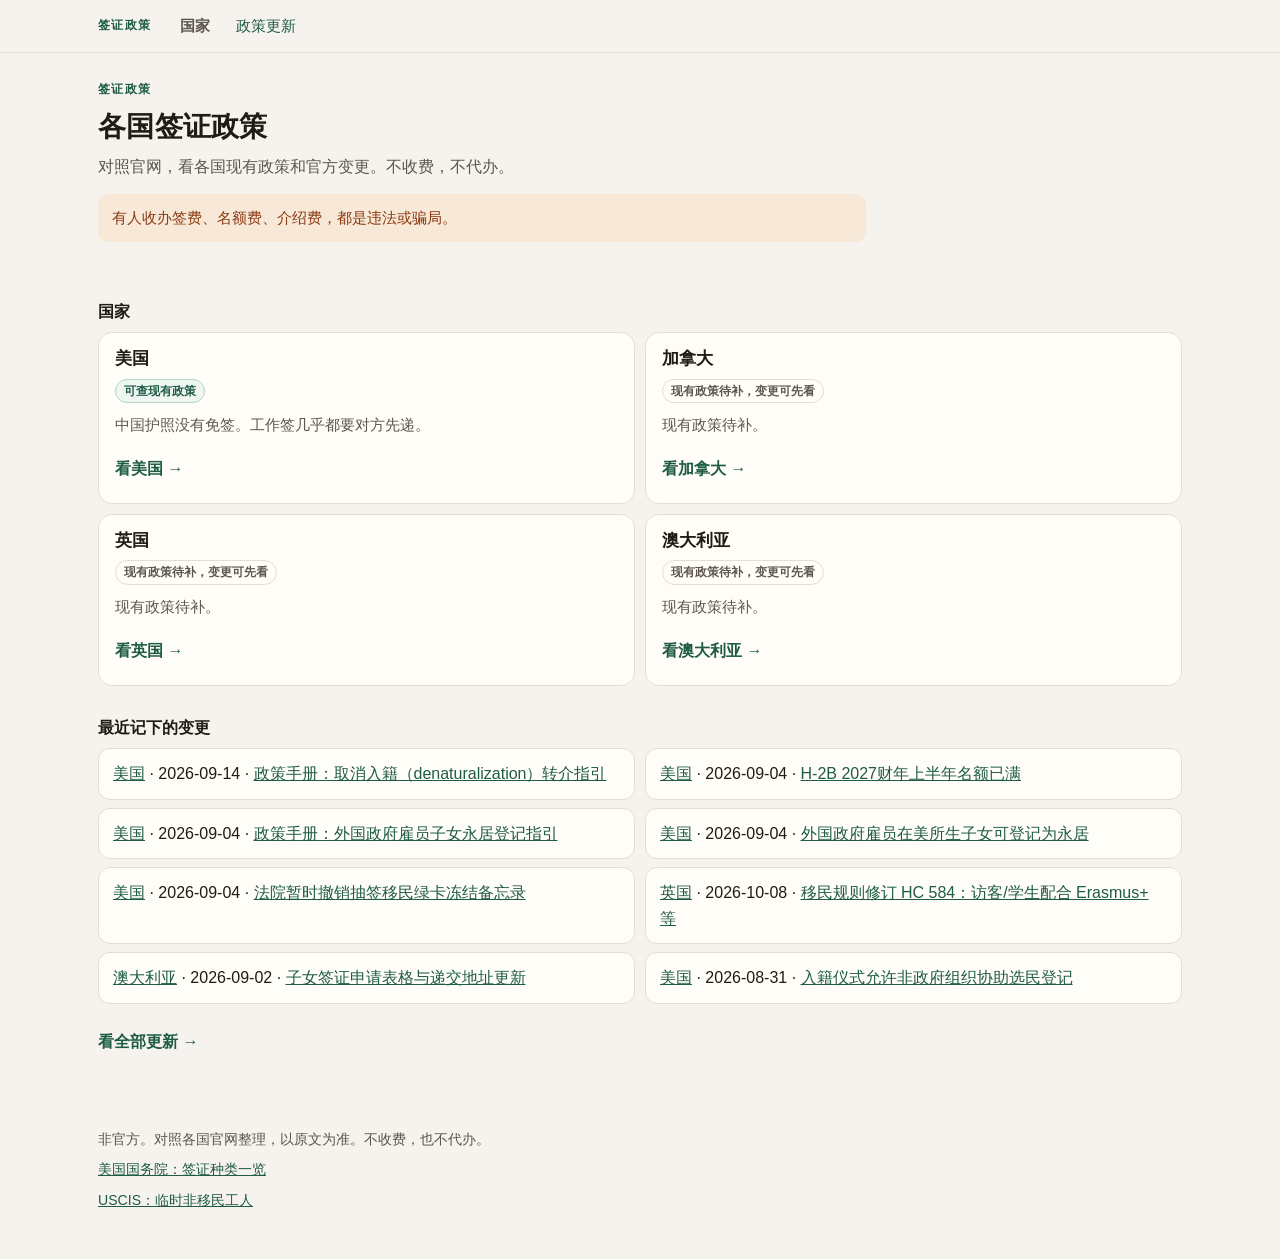
==== index.html @ dc24242f "政策更新：记入 USCIS PA-2026-13 取消入籍转介手册指引" ====
<!DOCTYPE html>
<html lang="zh-CN">
<head>
  <meta charset="utf-8">
  <meta name="viewport" content="width=device-width, initial-scale=1">
  <title>签证政策｜各国移民政策与官方变更（中文）</title>
  <meta name="description" content="对照官网，看各国现有政策和官方变更。不收费，不代办。">
  <meta name="keywords" content="签证政策,美国签证,加拿大签证,英国签证,澳大利亚签证,官方变更">
  <meta name="robots" content="index,follow">
  <link rel="canonical" href="https://h2-chaxun.pages.dev/">
  <meta name="theme-color" content="#f6f3ee">
  <meta property="og:type" content="website">
  <meta property="og:locale" content="zh_CN">
  <meta property="og:site_name" content="签证政策">
  <meta property="og:title" content="签证政策｜各国移民政策与官方变更（中文）">
  <meta property="og:description" content="对照官网，看各国现有政策和官方变更。不收费，不代办。">
  <meta property="og:url" content="https://h2-chaxun.pages.dev/">
  <meta name="twitter:card" content="summary">
  <meta name="twitter:title" content="签证政策｜各国移民政策与官方变更（中文）">
  <meta name="twitter:description" content="对照官网，看各国现有政策和官方变更。不收费，不代办。">
  <script type="application/ld+json">
  {"@context":"https://schema.org","@type":"WebSite","name":"签证政策","url":"https://h2-chaxun.pages.dev/","inLanguage":"zh-CN","description":"对照官网，看各国现有政策和官方变更。不收费，不代办。"}
  </script>
  <script type="application/ld+json">
  {"@context":"https://schema.org","@type":"ItemList","name":"国家目录","itemListElement":[{"@type":"ListItem","position":1,"name":"美国","url":"https://h2-chaxun.pages.dev/meiguo"},{"@type":"ListItem","position":2,"name":"加拿大","url":"https://h2-chaxun.pages.dev/jianada"},{"@type":"ListItem","position":3,"name":"英国","url":"https://h2-chaxun.pages.dev/yingguo"},{"@type":"ListItem","position":4,"name":"澳大利亚","url":"https://h2-chaxun.pages.dev/aodaliya"}]}
  </script>
  <style>
    :root {
      --bg: #f6f3ee;
      --card: #fffdf8;
      --ink: #1f1b16;
      --muted: #5c564c;
      --line: #e4ddd2;
      --a: #1f5c45;
      --a2: #163d2e;
      --warn: #8a3b12;
      --warnbg: #f8e8d8;
      --chip: #fffdf8;
    }
    * { box-sizing: border-box; }
    html { -webkit-text-size-adjust: 100%; scroll-padding-top: 12px; }
    body {
      margin: 0;
      font: 16px/1.6 "Source Han Sans SC", "Noto Sans SC", "PingFang SC", "Hiragino Sans GB", "Microsoft YaHei", sans-serif;
      color: var(--ink);
      background: var(--bg);
    }
    a { color: var(--a); }
    .wrap { max-width: 42rem; margin: 0 auto; padding: 0 18px; }
    .topnav { border-bottom: 1px solid var(--line); background: var(--bg); }
    .topnav-inner {
      max-width: 42rem; margin: 0 auto; padding: 4px 18px;
      display: flex; flex-wrap: wrap; align-items: center; gap: 4px 18px;
    }
    .nav-brand {
      color: var(--a); font-weight: 600; letter-spacing: .12em; font-size: .78rem;
      text-decoration: none; min-height: 44px; display: inline-flex; align-items: center;
    }
    .nav-links { display: flex; flex-wrap: wrap; align-items: center; gap: 4px 6px; }
    .nav-links a, .nav-links .here, .nav-drop > summary {
      min-height: 44px; display: inline-flex; align-items: center; padding: 0 10px;
      border-radius: 8px; text-decoration: none; color: var(--a); font-size: .95rem;
    }
    .nav-links .here { color: var(--muted); font-weight: 600; }
    .nav-drop { position: relative; }
    .nav-drop > summary { list-style: none; cursor: pointer; font: inherit; }
    .nav-drop > summary::-webkit-details-marker { display: none; }
    .nav-drop[open] > summary { background: #eef6f2; }
    .nav-drop-list {
      position: absolute; left: 0; top: 100%; z-index: 5;
      min-width: 10rem; padding: 6px; margin: 0;
      background: var(--card); border: 1px solid var(--line); border-radius: 12px;
      box-shadow: 0 8px 24px rgba(31, 27, 22, .08);
    }
    .nav-drop-list a {
      display: flex; min-height: 44px; align-items: center; padding: 0 12px;
      border-radius: 8px; text-decoration: none; color: var(--a);
    }
    header { padding: 22px 0 8px; }
    .brand {
      display: inline-block; font-size: .78rem; letter-spacing: .12em;
      color: var(--a); font-weight: 600; margin: 0 0 10px;
    }
    h1 { font-size: 1.72rem; line-height: 1.25; margin: 0 0 10px; letter-spacing: .01em; }
    .sub { color: var(--muted); margin: 0 0 14px; }
    .banner {
      margin: 0 0 8px; padding: 12px 14px; background: var(--warnbg);
      color: var(--warn); border-radius: 10px; font-size: .95rem;
    }
    main { padding: 12px 0 48px; }
    .block { margin: 28px 0 0; }
    .block h2 { font-size: 1.02rem; margin: 0 0 8px; }
    .grid { display: grid; gap: 10px; }
    @media (min-width: 560px) { .grid { grid-template-columns: 1fr 1fr; } }
    .ccard {
      background: var(--card); border: 1px solid var(--line);
      border-radius: 14px; padding: 14px 16px 12px;
    }
    .ccard h2 { margin: 0 0 6px; font-size: 1.08rem; line-height: 1.35; }
    .one { margin: 0 0 10px; color: var(--muted); font-size: .95rem; }
    .tag {
      display: inline-block; font-size: .72rem; font-weight: 600;
      padding: 3px 8px; border-radius: 999px; border: 1px solid var(--line);
      color: var(--muted); line-height: 1.4; margin: 0 0 10px;
    }
    .tag.ok { color: var(--a); border-color: #b7d2c6; background: #eef6f2; }
    .go {
      display: inline-flex; align-items: center; min-height: 44px;
      font-weight: 600; text-decoration: none;
    }
    .changelist { list-style: none; padding: 0; margin: 0 0 8px; }
    .changelist li {
      background: var(--card); border: 1px solid var(--line); border-radius: 12px;
      padding: 12px 14px; margin: 0 0 8px;
    }
    footer { padding: 0 0 40px; color: var(--muted); font-size: .88rem; }
    footer p { margin: 0 0 8px; }
    footer a { word-break: break-all; }
    @media (min-width: 900px) {
      .wrap, .topnav-inner { max-width: 70rem; }
    }
  </style>
  <link rel="stylesheet" href="/layout.css">
</head>
<body>
  <nav class="topnav" aria-label="站点导航">
    <div class="topnav-inner">
      <a class="nav-brand" href="/">签证政策</a>
      <div class="nav-links">
        <span class="here">国家</span>
        <a href="/gengxin">政策更新</a>
      </div>
    </div>
  </nav>
  <div class="wrap">
    <header>
      <p class="brand">签证政策</p>
      <h1>各国签证政策</h1>
      <p class="sub">对照官网，看各国现有政策和官方变更。不收费，不代办。</p>
      <div class="banner">有人收办签费、名额费、介绍费，都是违法或骗局。</div>
    </header>

    <main>
      <section class="block" id="guojia">
        <h2>国家</h2>
        <div class="grid">
          <article class="ccard">
            <h2>美国</h2>
            <p class="tag ok">可查现有政策</p>
            <p class="one">中国护照没有免签。工作签几乎都要对方先递。</p>
            <a class="go" href="/meiguo">看美国 →</a>
          </article>
          <article class="ccard">
            <h2>加拿大</h2>
            <p class="tag">现有政策待补，变更可先看</p>
            <p class="one">现有政策待补。</p>
            <a class="go" href="/jianada">看加拿大 →</a>
          </article>
          <article class="ccard">
            <h2>英国</h2>
            <p class="tag">现有政策待补，变更可先看</p>
            <p class="one">现有政策待补。</p>
            <a class="go" href="/yingguo">看英国 →</a>
          </article>
          <article class="ccard">
            <h2>澳大利亚</h2>
            <p class="tag">现有政策待补，变更可先看</p>
            <p class="one">现有政策待补。</p>
            <a class="go" href="/aodaliya">看澳大利亚 →</a>
          </article>
        </div>
      </section>

      <section class="block" id="zuijin">
        <h2>最近记下的变更</h2>
        <ul class="changelist">
      <!--gengxin:recent-->
        <li><a href="/meiguo">美国</a> · 2026-09-14 · <a href="/gengxin#c-11fce99ab0">政策手册：取消入籍（denaturalization）转介指引</a></li>
        <li><a href="/meiguo">美国</a> · 2026-09-04 · <a href="/gengxin#c-3fda5230bc">H-2B 2027财年上半年名额已满</a></li>
        <li><a href="/meiguo">美国</a> · 2026-09-04 · <a href="/gengxin#c-c70879820a">政策手册：外国政府雇员子女永居登记指引</a></li>
        <li><a href="/meiguo">美国</a> · 2026-09-04 · <a href="/gengxin#c-8efee87ee0">外国政府雇员在美所生子女可登记为永居</a></li>
        <li><a href="/meiguo">美国</a> · 2026-09-04 · <a href="/gengxin#c-b678de4ec0">法院暂时撤销抽签移民绿卡冻结备忘录</a></li>
        <li><a href="/yingguo">英国</a> · 2026-10-08 · <a href="/gengxin#c-ab45eed627">移民规则修订 HC 584：访客/学生配合 Erasmus+ 等</a></li>
        <li><a href="/aodaliya">澳大利亚</a> · 2026-09-02 · <a href="/gengxin#c-0e88cf59b8">子女签证申请表格与递交地址更新</a></li>
        <li><a href="/meiguo">美国</a> · 2026-08-31 · <a href="/gengxin#c-49aff849ca">入籍仪式允许非政府组织协助选民登记</a></li>
      <!--/gengxin:recent-->
        </ul>
        <p><a class="go" href="/gengxin">看全部更新 →</a></p>
      </section>
    </main>

    <footer>
      <p>非官方。对照各国官网整理，以原文为准。不收费，也不代办。</p>
      <p><a href="https://travel.state.gov/content/travel/en/us-visas/visa-information-resources/all-visa-categories.html">美国国务院：签证种类一览</a></p>
      <p><a href="https://www.uscis.gov/working-in-the-united-states/temporary-nonimmigrant-workers">USCIS：临时非移民工人</a></p>
    </footer>
  </div>
</body>
</html>
---- layout.css ----
/* Desktop width only. Phone keeps the existing 42rem single column. */
@media (min-width: 900px) {
  .wrap,
  .topnav-inner {
    max-width: 70rem;
  }

  /* Do not stretch a lone paragraph across ~1100px. */
  header .sub,
  header .banner,
  header .checked,
  .faq {
    max-width: 48rem;
  }

  /* Homepage recent-change cards: two wide, less empty than one skinny list. */
  .changelist {
    display: grid;
    grid-template-columns: 1fr 1fr;
    gap: 8px 10px;
  }
  .changelist li {
    margin: 0;
  }

  /* Country pages: policy + changes side by side. */
  .country-split {
    display: grid;
    grid-template-columns: minmax(0, 1fr) 20rem;
    gap: 0 32px;
    align-items: start;
  }
  .country-split .changelist {
    display: block;
  }
  .country-split .changelist li {
    margin: 0 0 8px;
  }

  /* /gengxin: change cards in two columns; country chips stay a wrap row. */
  .day {
    display: grid;
    grid-template-columns: 1fr 1fr;
    gap: 10px;
  }
  .day > h2 {
    grid-column: 1 / -1;
  }

  /* /qianzheng: TOC uses the wider wrap; long visa prose stays a readable measure. */
  .visa,
  main > .note {
    max-width: 46rem;
  }

  /* /h2: map beside a wider results list. */
  .h2-desk {
    display: grid;
    grid-template-columns: minmax(20rem, 28rem) minmax(0, 1fr);
    gap: 16px 24px;
    align-items: start;
  }
  .h2-desk .mapbox {
    margin-top: 0;
    position: sticky;
    top: 12px;
  }
  .h2-desk .map-wrap {
    height: 320px;
  }
  .h2-desk .results {
    margin-top: 0;
  }
}
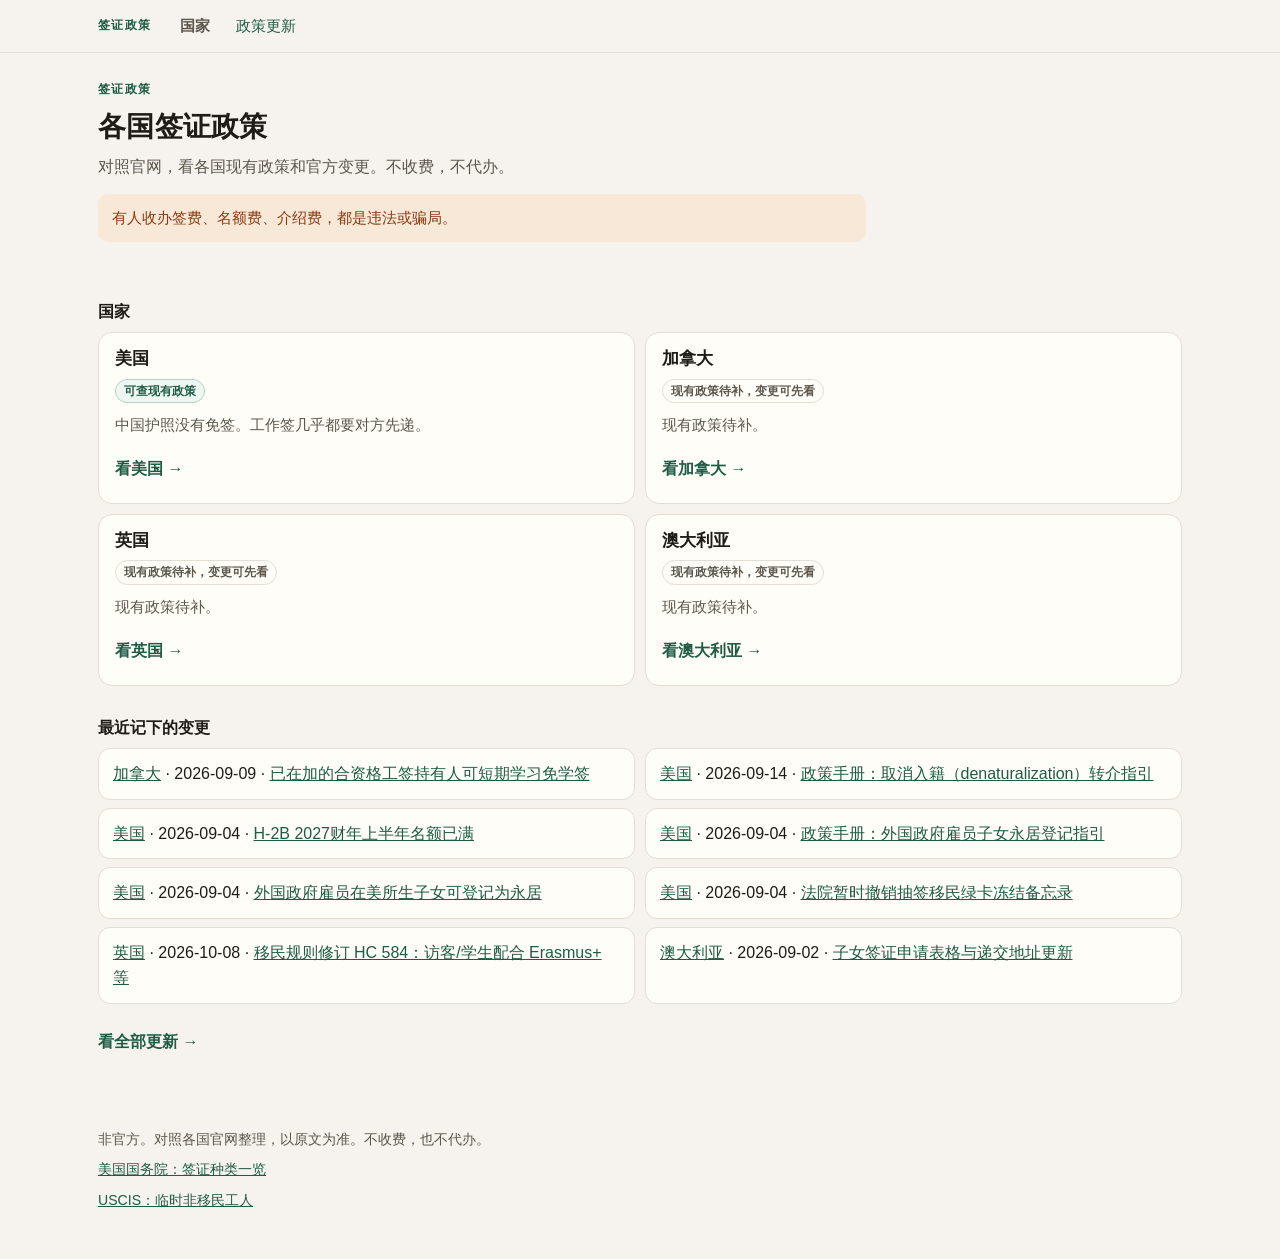
==== commit 27c1f539: "记录加拿大工签持有人短期免学签措施（IRCC 2026-09-09）" ====
--- a/index.html
+++ b/index.html
@@ -175,6 +175,7 @@
         <h2>最近记下的变更</h2>
         <ul class="changelist">
       <!--gengxin:recent-->
+        <li><a href="/jianada">加拿大</a> · 2026-09-09 · <a href="/gengxin#c-420a92ce50">已在加的合资格工签持有人可短期学习免学签</a></li>
         <li><a href="/meiguo">美国</a> · 2026-09-14 · <a href="/gengxin#c-11fce99ab0">政策手册：取消入籍（denaturalization）转介指引</a></li>
         <li><a href="/meiguo">美国</a> · 2026-09-04 · <a href="/gengxin#c-3fda5230bc">H-2B 2027财年上半年名额已满</a></li>
         <li><a href="/meiguo">美国</a> · 2026-09-04 · <a href="/gengxin#c-c70879820a">政策手册：外国政府雇员子女永居登记指引</a></li>
@@ -182,7 +183,6 @@
         <li><a href="/meiguo">美国</a> · 2026-09-04 · <a href="/gengxin#c-b678de4ec0">法院暂时撤销抽签移民绿卡冻结备忘录</a></li>
         <li><a href="/yingguo">英国</a> · 2026-10-08 · <a href="/gengxin#c-ab45eed627">移民规则修订 HC 584：访客/学生配合 Erasmus+ 等</a></li>
         <li><a href="/aodaliya">澳大利亚</a> · 2026-09-02 · <a href="/gengxin#c-0e88cf59b8">子女签证申请表格与递交地址更新</a></li>
-        <li><a href="/meiguo">美国</a> · 2026-08-31 · <a href="/gengxin#c-49aff849ca">入籍仪式允许非政府组织协助选民登记</a></li>
       <!--/gengxin:recent-->
         </ul>
         <p><a class="go" href="/gengxin">看全部更新 →</a></p>
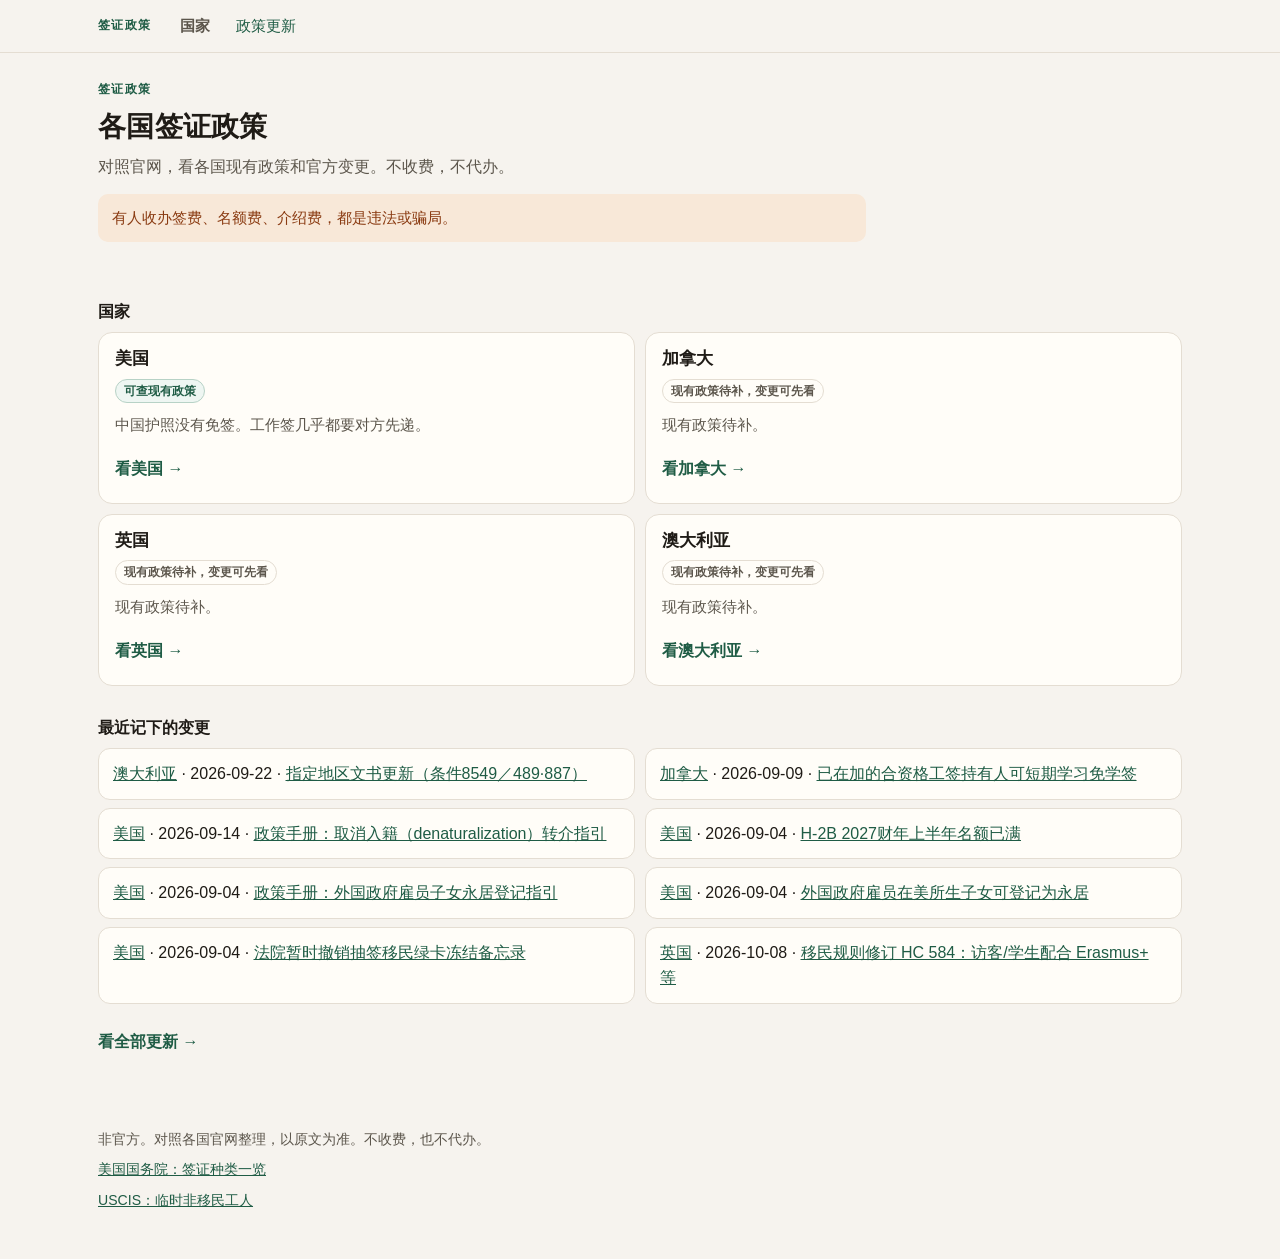
==== commit 9501e463: "记录澳大利亚指定地区文书 LIN 26/004（F2026L01255）" ====
--- a/index.html
+++ b/index.html
@@ -175,6 +175,7 @@
         <h2>最近记下的变更</h2>
         <ul class="changelist">
       <!--gengxin:recent-->
+        <li><a href="/aodaliya">澳大利亚</a> · 2026-09-22 · <a href="/gengxin#c-e1583fb2c2">指定地区文书更新（条件8549／489·887）</a></li>
         <li><a href="/jianada">加拿大</a> · 2026-09-09 · <a href="/gengxin#c-420a92ce50">已在加的合资格工签持有人可短期学习免学签</a></li>
         <li><a href="/meiguo">美国</a> · 2026-09-14 · <a href="/gengxin#c-11fce99ab0">政策手册：取消入籍（denaturalization）转介指引</a></li>
         <li><a href="/meiguo">美国</a> · 2026-09-04 · <a href="/gengxin#c-3fda5230bc">H-2B 2027财年上半年名额已满</a></li>
@@ -182,7 +183,6 @@
         <li><a href="/meiguo">美国</a> · 2026-09-04 · <a href="/gengxin#c-8efee87ee0">外国政府雇员在美所生子女可登记为永居</a></li>
         <li><a href="/meiguo">美国</a> · 2026-09-04 · <a href="/gengxin#c-b678de4ec0">法院暂时撤销抽签移民绿卡冻结备忘录</a></li>
         <li><a href="/yingguo">英国</a> · 2026-10-08 · <a href="/gengxin#c-ab45eed627">移民规则修订 HC 584：访客/学生配合 Erasmus+ 等</a></li>
-        <li><a href="/aodaliya">澳大利亚</a> · 2026-09-02 · <a href="/gengxin#c-0e88cf59b8">子女签证申请表格与递交地址更新</a></li>
       <!--/gengxin:recent-->
         </ul>
         <p><a class="go" href="/gengxin">看全部更新 →</a></p>
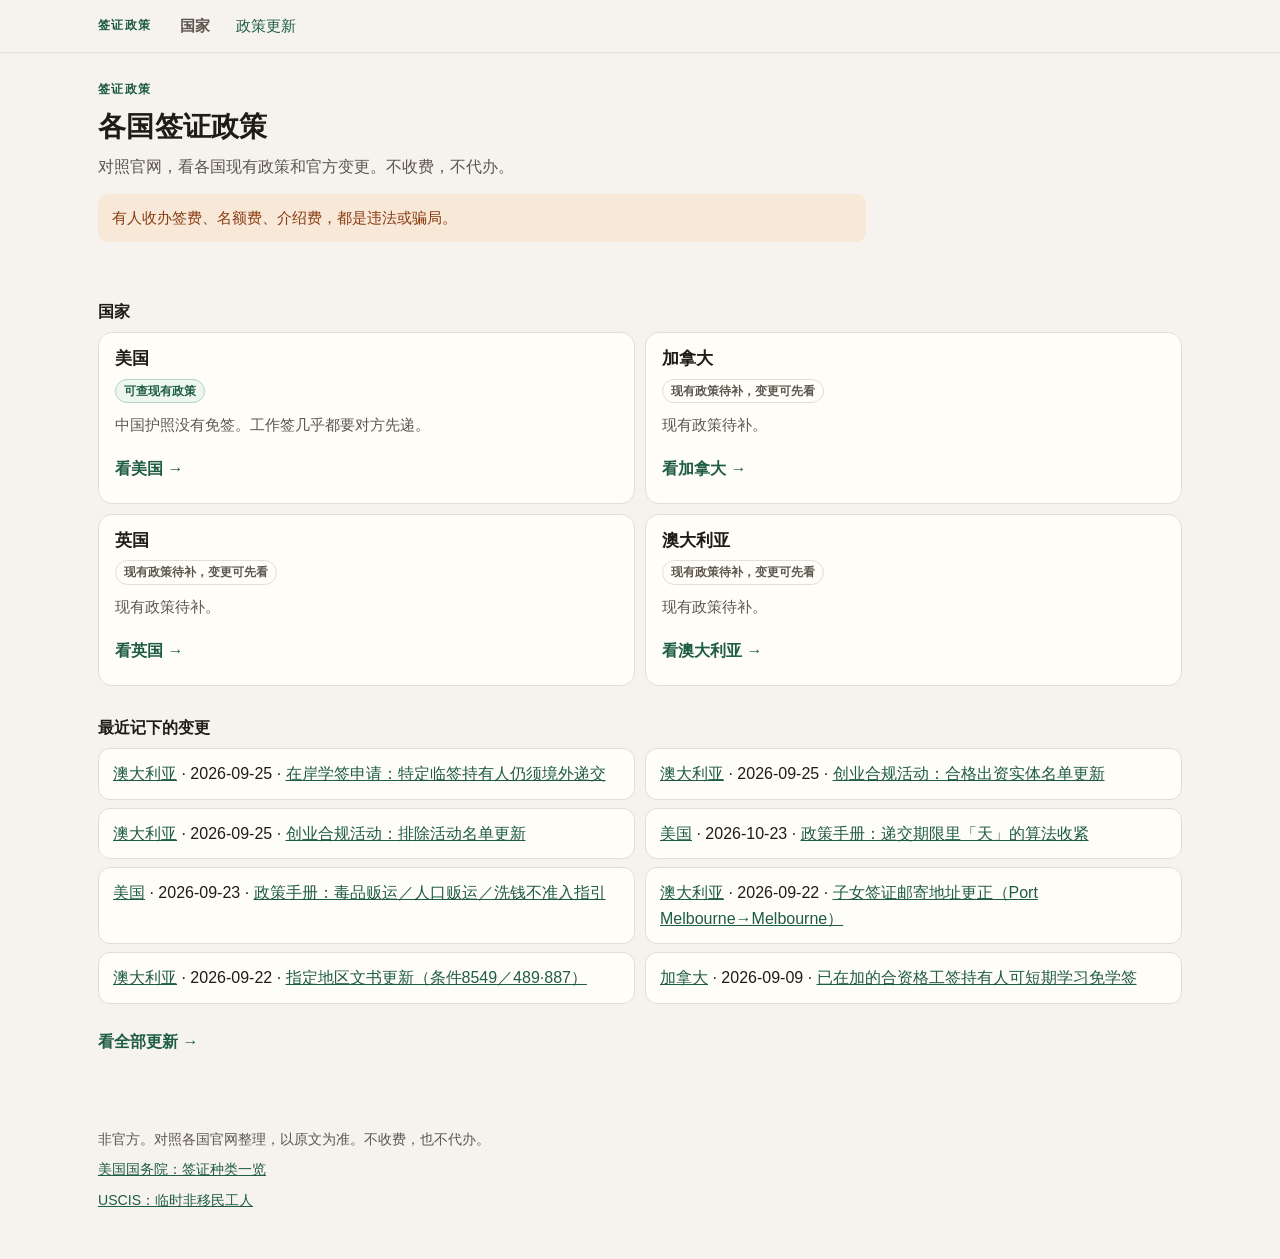
==== commit 04656853: "政策更新：记入澳在岸学签限制与创业合规活动两份文书（2026-09-28） 登记 F2026L01282（LIN 26/068，在岸学签排除临签名单）及 F2026L01258/F2026L01259" ====
--- a/index.html
+++ b/index.html
@@ -175,14 +175,14 @@
         <h2>最近记下的变更</h2>
         <ul class="changelist">
       <!--gengxin:recent-->
+        <li><a href="/aodaliya">澳大利亚</a> · 2026-09-25 · <a href="/gengxin#c-0da66d1155">在岸学签申请：特定临签持有人仍须境外递交</a></li>
+        <li><a href="/aodaliya">澳大利亚</a> · 2026-09-25 · <a href="/gengxin#c-94c4e27a5c">创业合规活动：合格出资实体名单更新</a></li>
+        <li><a href="/aodaliya">澳大利亚</a> · 2026-09-25 · <a href="/gengxin#c-02a732a7b5">创业合规活动：排除活动名单更新</a></li>
+        <li><a href="/meiguo">美国</a> · 2026-10-23 · <a href="/gengxin#c-f43e0e1eac">政策手册：递交期限里「天」的算法收紧</a></li>
+        <li><a href="/meiguo">美国</a> · 2026-09-23 · <a href="/gengxin#c-b2f7ede527">政策手册：毒品贩运／人口贩运／洗钱不准入指引</a></li>
+        <li><a href="/aodaliya">澳大利亚</a> · 2026-09-22 · <a href="/gengxin#c-da65cdf104">子女签证邮寄地址更正（Port Melbourne→Melbourne）</a></li>
         <li><a href="/aodaliya">澳大利亚</a> · 2026-09-22 · <a href="/gengxin#c-e1583fb2c2">指定地区文书更新（条件8549／489·887）</a></li>
         <li><a href="/jianada">加拿大</a> · 2026-09-09 · <a href="/gengxin#c-420a92ce50">已在加的合资格工签持有人可短期学习免学签</a></li>
-        <li><a href="/meiguo">美国</a> · 2026-09-14 · <a href="/gengxin#c-11fce99ab0">政策手册：取消入籍（denaturalization）转介指引</a></li>
-        <li><a href="/meiguo">美国</a> · 2026-09-04 · <a href="/gengxin#c-3fda5230bc">H-2B 2027财年上半年名额已满</a></li>
-        <li><a href="/meiguo">美国</a> · 2026-09-04 · <a href="/gengxin#c-c70879820a">政策手册：外国政府雇员子女永居登记指引</a></li>
-        <li><a href="/meiguo">美国</a> · 2026-09-04 · <a href="/gengxin#c-8efee87ee0">外国政府雇员在美所生子女可登记为永居</a></li>
-        <li><a href="/meiguo">美国</a> · 2026-09-04 · <a href="/gengxin#c-b678de4ec0">法院暂时撤销抽签移民绿卡冻结备忘录</a></li>
-        <li><a href="/yingguo">英国</a> · 2026-10-08 · <a href="/gengxin#c-ab45eed627">移民规则修订 HC 584：访客/学生配合 Erasmus+ 等</a></li>
       <!--/gengxin:recent-->
         </ul>
         <p><a class="go" href="/gengxin">看全部更新 →</a></p>
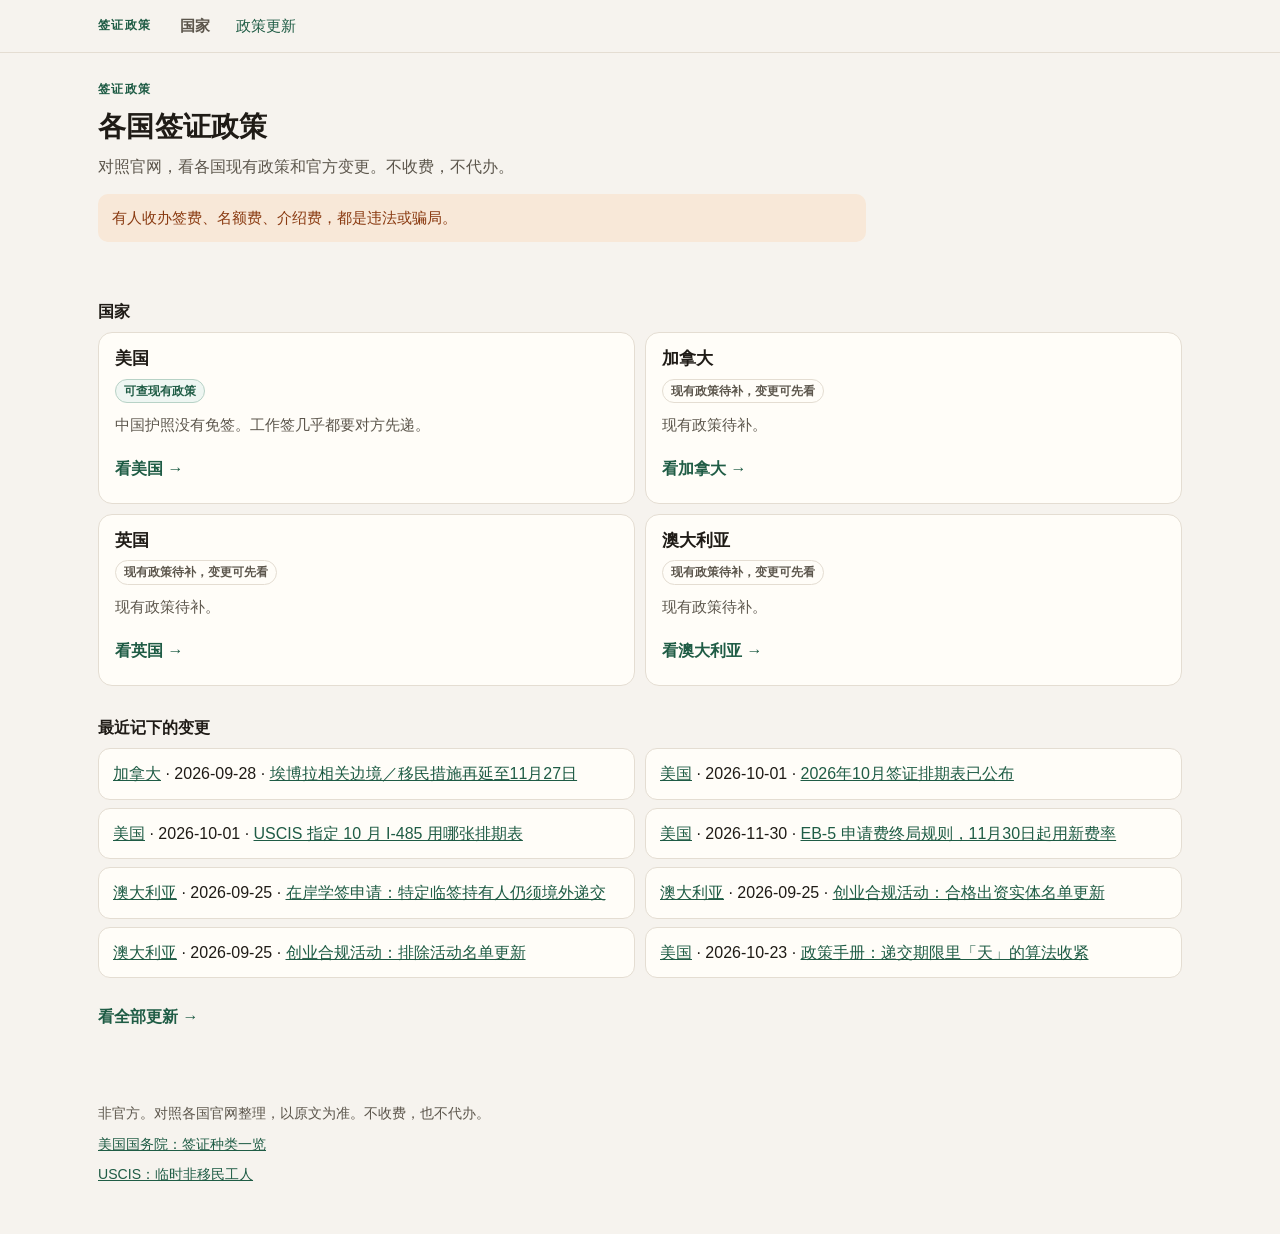
==== commit 0358064d: "政策更新：记入加埃博拉措施延期、美10月排期／I-485用表与EB-5新费率（2026-09-30） 扫描核对 CA/US/UK/AU 官方源：IRCC 埃博拉边境措施延至 2026-11-27；国务" ====
--- a/index.html
+++ b/index.html
@@ -175,14 +175,14 @@
         <h2>最近记下的变更</h2>
         <ul class="changelist">
       <!--gengxin:recent-->
+        <li><a href="/jianada">加拿大</a> · 2026-09-28 · <a href="/gengxin#c-40b57f3ca9">埃博拉相关边境／移民措施再延至11月27日</a></li>
+        <li><a href="/meiguo">美国</a> · 2026-10-01 · <a href="/gengxin#c-69c25d1a3a">2026年10月签证排期表已公布</a></li>
+        <li><a href="/meiguo">美国</a> · 2026-10-01 · <a href="/gengxin#c-3e1f77bb6f">USCIS 指定 10 月 I-485 用哪张排期表</a></li>
+        <li><a href="/meiguo">美国</a> · 2026-11-30 · <a href="/gengxin#c-e327f2652a">EB-5 申请费终局规则，11月30日起用新费率</a></li>
         <li><a href="/aodaliya">澳大利亚</a> · 2026-09-25 · <a href="/gengxin#c-0da66d1155">在岸学签申请：特定临签持有人仍须境外递交</a></li>
         <li><a href="/aodaliya">澳大利亚</a> · 2026-09-25 · <a href="/gengxin#c-94c4e27a5c">创业合规活动：合格出资实体名单更新</a></li>
         <li><a href="/aodaliya">澳大利亚</a> · 2026-09-25 · <a href="/gengxin#c-02a732a7b5">创业合规活动：排除活动名单更新</a></li>
         <li><a href="/meiguo">美国</a> · 2026-10-23 · <a href="/gengxin#c-f43e0e1eac">政策手册：递交期限里「天」的算法收紧</a></li>
-        <li><a href="/meiguo">美国</a> · 2026-09-23 · <a href="/gengxin#c-b2f7ede527">政策手册：毒品贩运／人口贩运／洗钱不准入指引</a></li>
-        <li><a href="/aodaliya">澳大利亚</a> · 2026-09-22 · <a href="/gengxin#c-da65cdf104">子女签证邮寄地址更正（Port Melbourne→Melbourne）</a></li>
-        <li><a href="/aodaliya">澳大利亚</a> · 2026-09-22 · <a href="/gengxin#c-e1583fb2c2">指定地区文书更新（条件8549／489·887）</a></li>
-        <li><a href="/jianada">加拿大</a> · 2026-09-09 · <a href="/gengxin#c-420a92ce50">已在加的合资格工签持有人可短期学习免学签</a></li>
       <!--/gengxin:recent-->
         </ul>
         <p><a class="go" href="/gengxin">看全部更新 →</a></p>
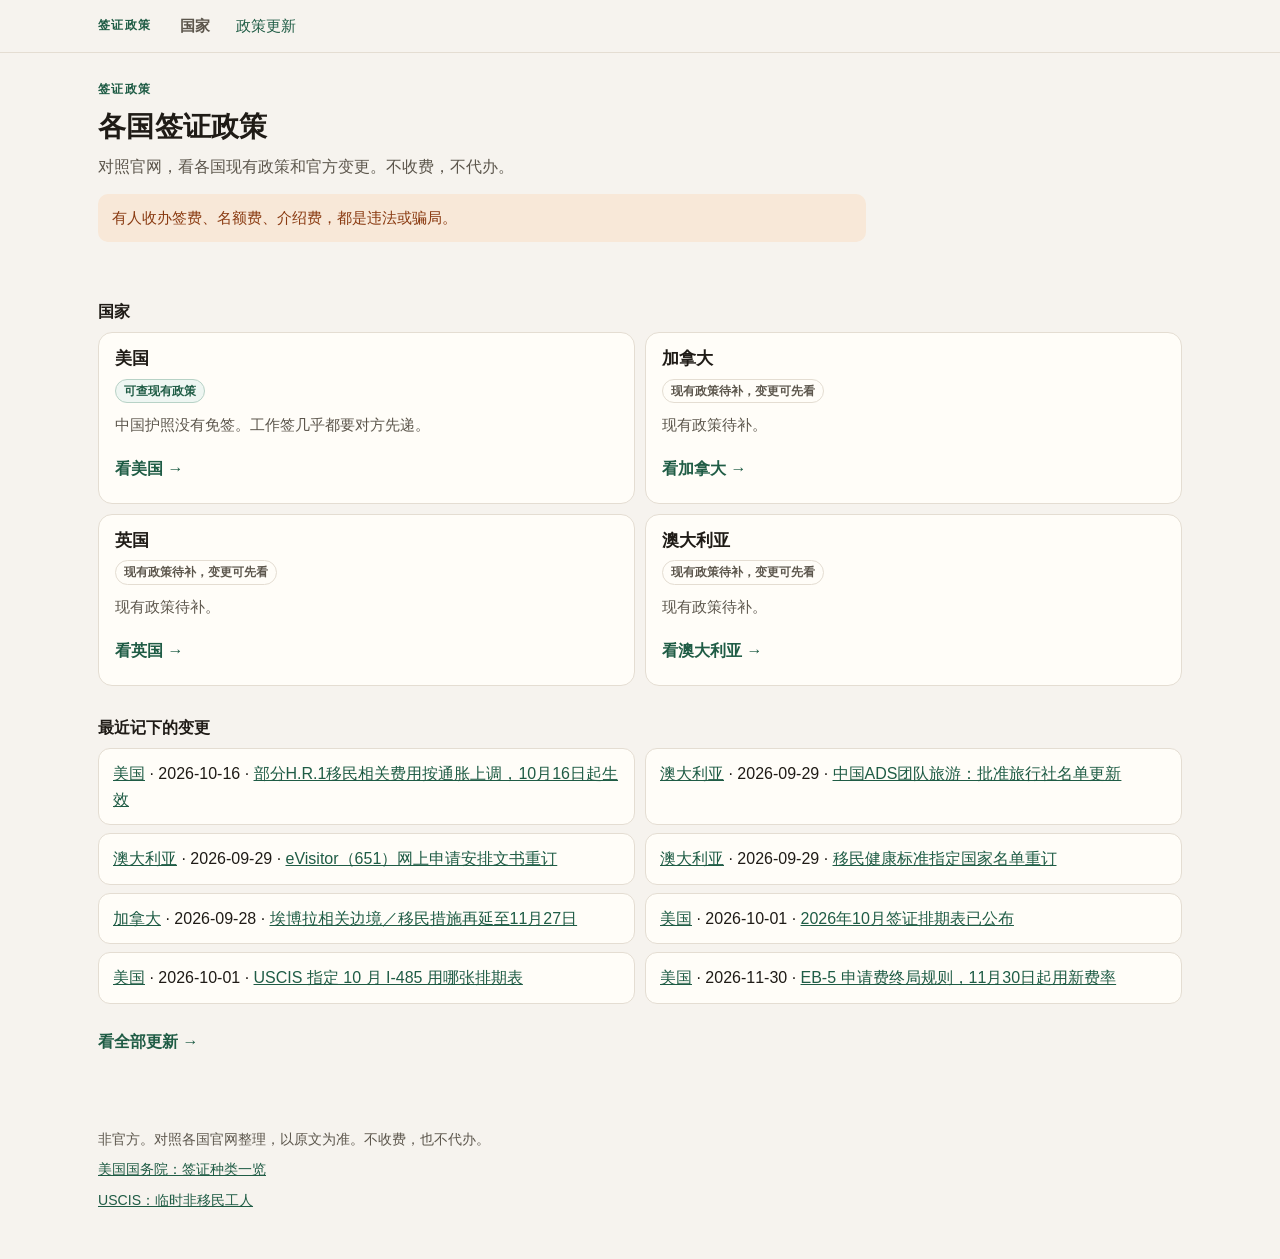
==== commit 9193de33: "政策更新：记入美FY2027部分移民费通胀调整与澳ADS旅行社名单等三份文书（2026-10-01） 扫描核对 CA/US/UK/AU 官方源：USCIS 2026-09-30 警示部分 H.R.1 " ====
--- a/index.html
+++ b/index.html
@@ -175,14 +175,14 @@
         <h2>最近记下的变更</h2>
         <ul class="changelist">
       <!--gengxin:recent-->
+        <li><a href="/meiguo">美国</a> · 2026-10-16 · <a href="/gengxin#c-14f7de39ef">部分H.R.1移民相关费用按通胀上调，10月16日起生效</a></li>
+        <li><a href="/aodaliya">澳大利亚</a> · 2026-09-29 · <a href="/gengxin#c-76c2cfb300">中国ADS团队旅游：批准旅行社名单更新</a></li>
+        <li><a href="/aodaliya">澳大利亚</a> · 2026-09-29 · <a href="/gengxin#c-1143094832">eVisitor（651）网上申请安排文书重订</a></li>
+        <li><a href="/aodaliya">澳大利亚</a> · 2026-09-29 · <a href="/gengxin#c-9907e184f6">移民健康标准指定国家名单重订</a></li>
         <li><a href="/jianada">加拿大</a> · 2026-09-28 · <a href="/gengxin#c-40b57f3ca9">埃博拉相关边境／移民措施再延至11月27日</a></li>
         <li><a href="/meiguo">美国</a> · 2026-10-01 · <a href="/gengxin#c-69c25d1a3a">2026年10月签证排期表已公布</a></li>
         <li><a href="/meiguo">美国</a> · 2026-10-01 · <a href="/gengxin#c-3e1f77bb6f">USCIS 指定 10 月 I-485 用哪张排期表</a></li>
         <li><a href="/meiguo">美国</a> · 2026-11-30 · <a href="/gengxin#c-e327f2652a">EB-5 申请费终局规则，11月30日起用新费率</a></li>
-        <li><a href="/aodaliya">澳大利亚</a> · 2026-09-25 · <a href="/gengxin#c-0da66d1155">在岸学签申请：特定临签持有人仍须境外递交</a></li>
-        <li><a href="/aodaliya">澳大利亚</a> · 2026-09-25 · <a href="/gengxin#c-94c4e27a5c">创业合规活动：合格出资实体名单更新</a></li>
-        <li><a href="/aodaliya">澳大利亚</a> · 2026-09-25 · <a href="/gengxin#c-02a732a7b5">创业合规活动：排除活动名单更新</a></li>
-        <li><a href="/meiguo">美国</a> · 2026-10-23 · <a href="/gengxin#c-f43e0e1eac">政策手册：递交期限里「天」的算法收紧</a></li>
       <!--/gengxin:recent-->
         </ul>
         <p><a class="go" href="/gengxin">看全部更新 →</a></p>
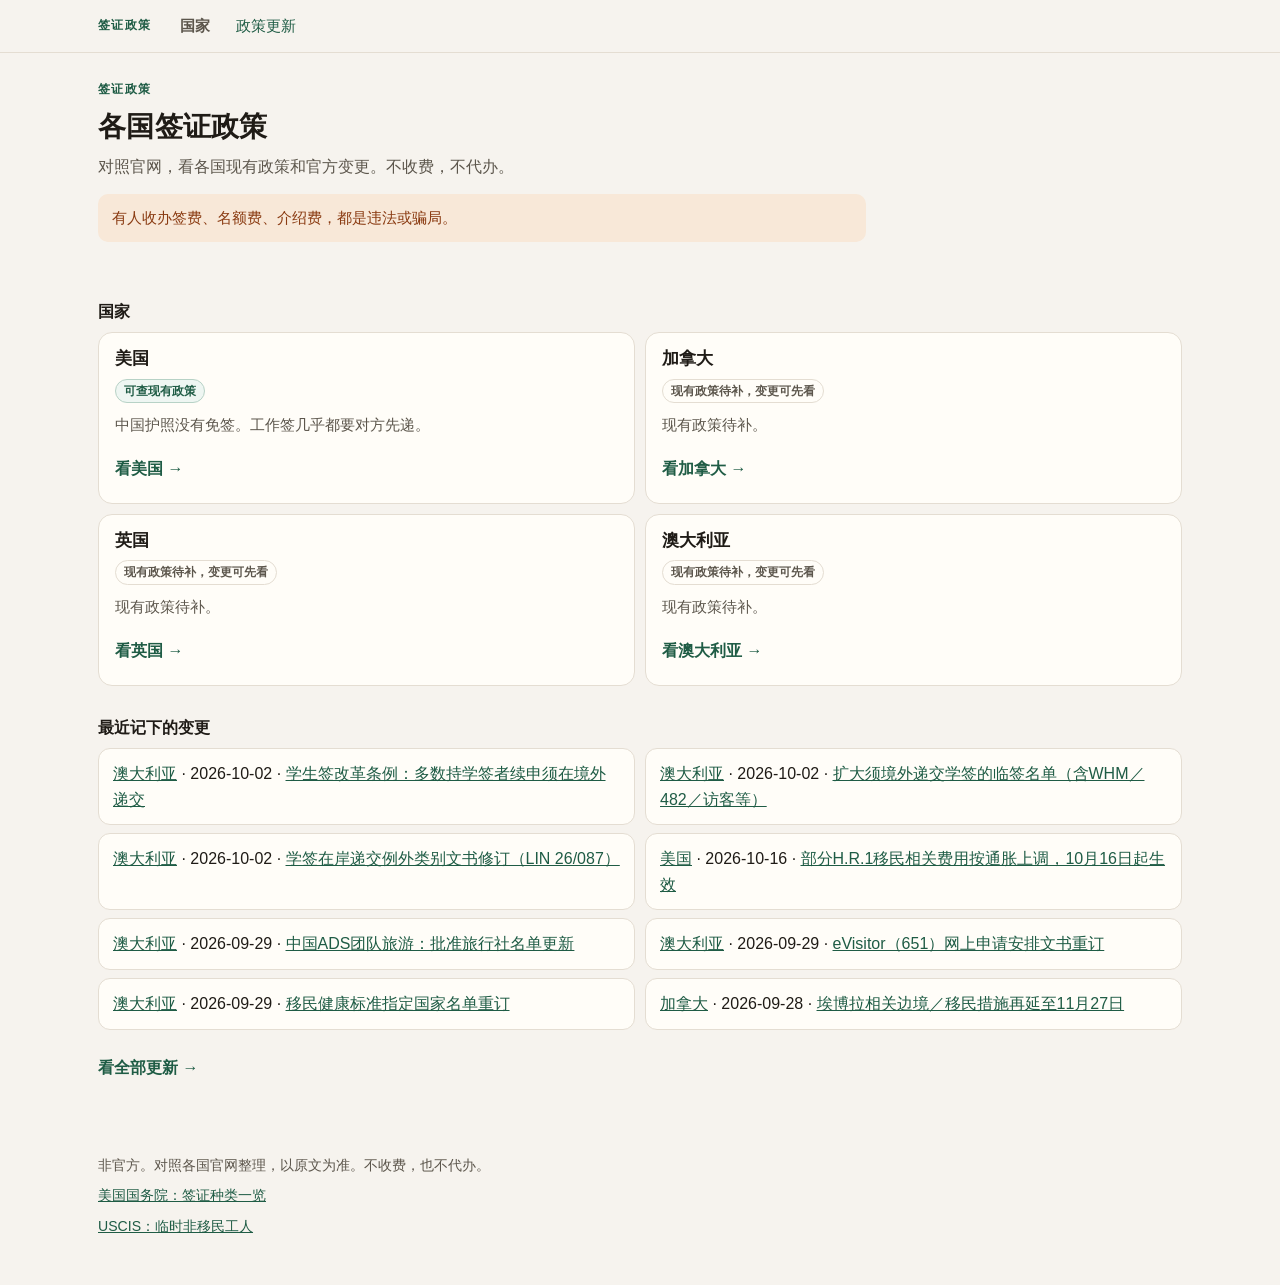
==== commit c3739b75: "政策更新：记入澳学生签改革条例与境外递交名单／例外文书（2026-10-02）" ====
--- a/index.html
+++ b/index.html
@@ -175,14 +175,14 @@
         <h2>最近记下的变更</h2>
         <ul class="changelist">
       <!--gengxin:recent-->
+        <li><a href="/aodaliya">澳大利亚</a> · 2026-10-02 · <a href="/gengxin#c-c81e18272b">学生签改革条例：多数持学签者续申须在境外递交</a></li>
+        <li><a href="/aodaliya">澳大利亚</a> · 2026-10-02 · <a href="/gengxin#c-fbb2c2a072">扩大须境外递交学签的临签名单（含WHM／482／访客等）</a></li>
+        <li><a href="/aodaliya">澳大利亚</a> · 2026-10-02 · <a href="/gengxin#c-678ded6d31">学签在岸递交例外类别文书修订（LIN 26/087）</a></li>
         <li><a href="/meiguo">美国</a> · 2026-10-16 · <a href="/gengxin#c-14f7de39ef">部分H.R.1移民相关费用按通胀上调，10月16日起生效</a></li>
         <li><a href="/aodaliya">澳大利亚</a> · 2026-09-29 · <a href="/gengxin#c-76c2cfb300">中国ADS团队旅游：批准旅行社名单更新</a></li>
         <li><a href="/aodaliya">澳大利亚</a> · 2026-09-29 · <a href="/gengxin#c-1143094832">eVisitor（651）网上申请安排文书重订</a></li>
         <li><a href="/aodaliya">澳大利亚</a> · 2026-09-29 · <a href="/gengxin#c-9907e184f6">移民健康标准指定国家名单重订</a></li>
         <li><a href="/jianada">加拿大</a> · 2026-09-28 · <a href="/gengxin#c-40b57f3ca9">埃博拉相关边境／移民措施再延至11月27日</a></li>
-        <li><a href="/meiguo">美国</a> · 2026-10-01 · <a href="/gengxin#c-69c25d1a3a">2026年10月签证排期表已公布</a></li>
-        <li><a href="/meiguo">美国</a> · 2026-10-01 · <a href="/gengxin#c-3e1f77bb6f">USCIS 指定 10 月 I-485 用哪张排期表</a></li>
-        <li><a href="/meiguo">美国</a> · 2026-11-30 · <a href="/gengxin#c-e327f2652a">EB-5 申请费终局规则，11月30日起用新费率</a></li>
       <!--/gengxin:recent-->
         </ul>
         <p><a class="go" href="/gengxin">看全部更新 →</a></p>
